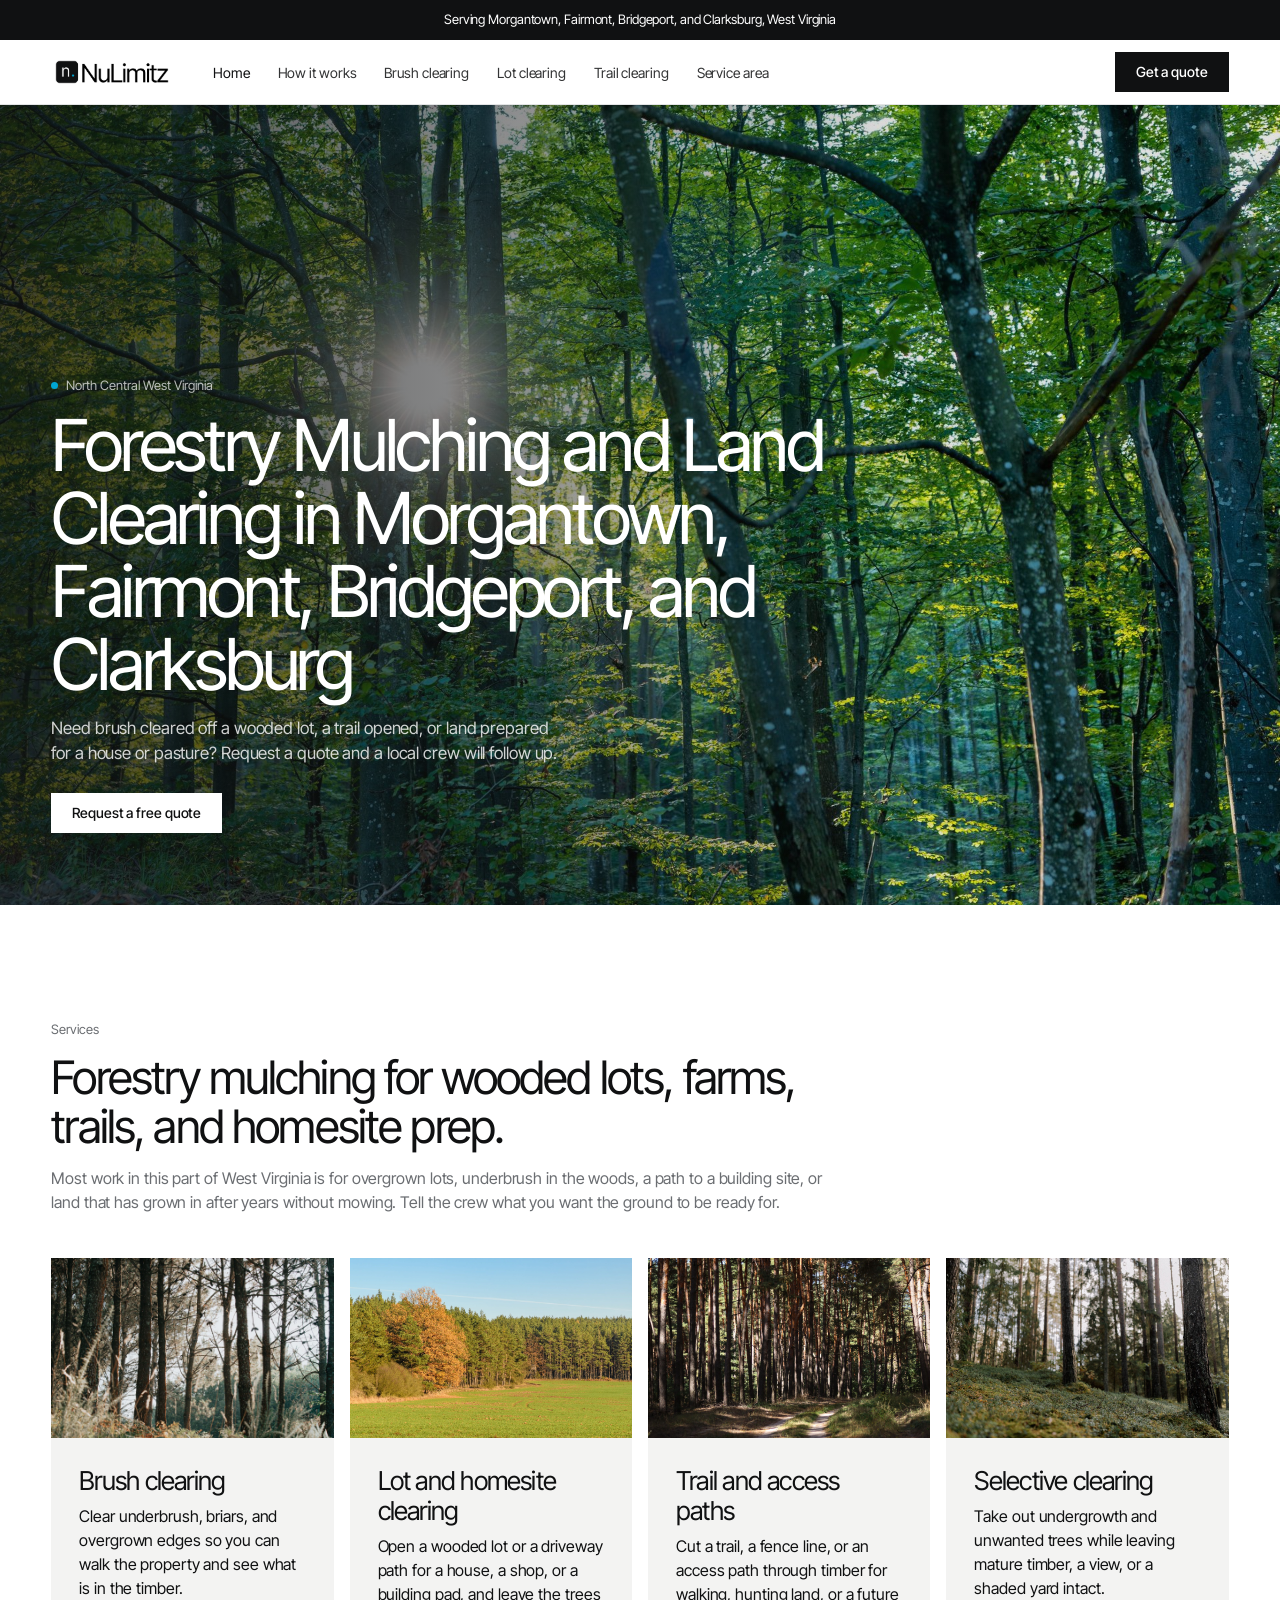
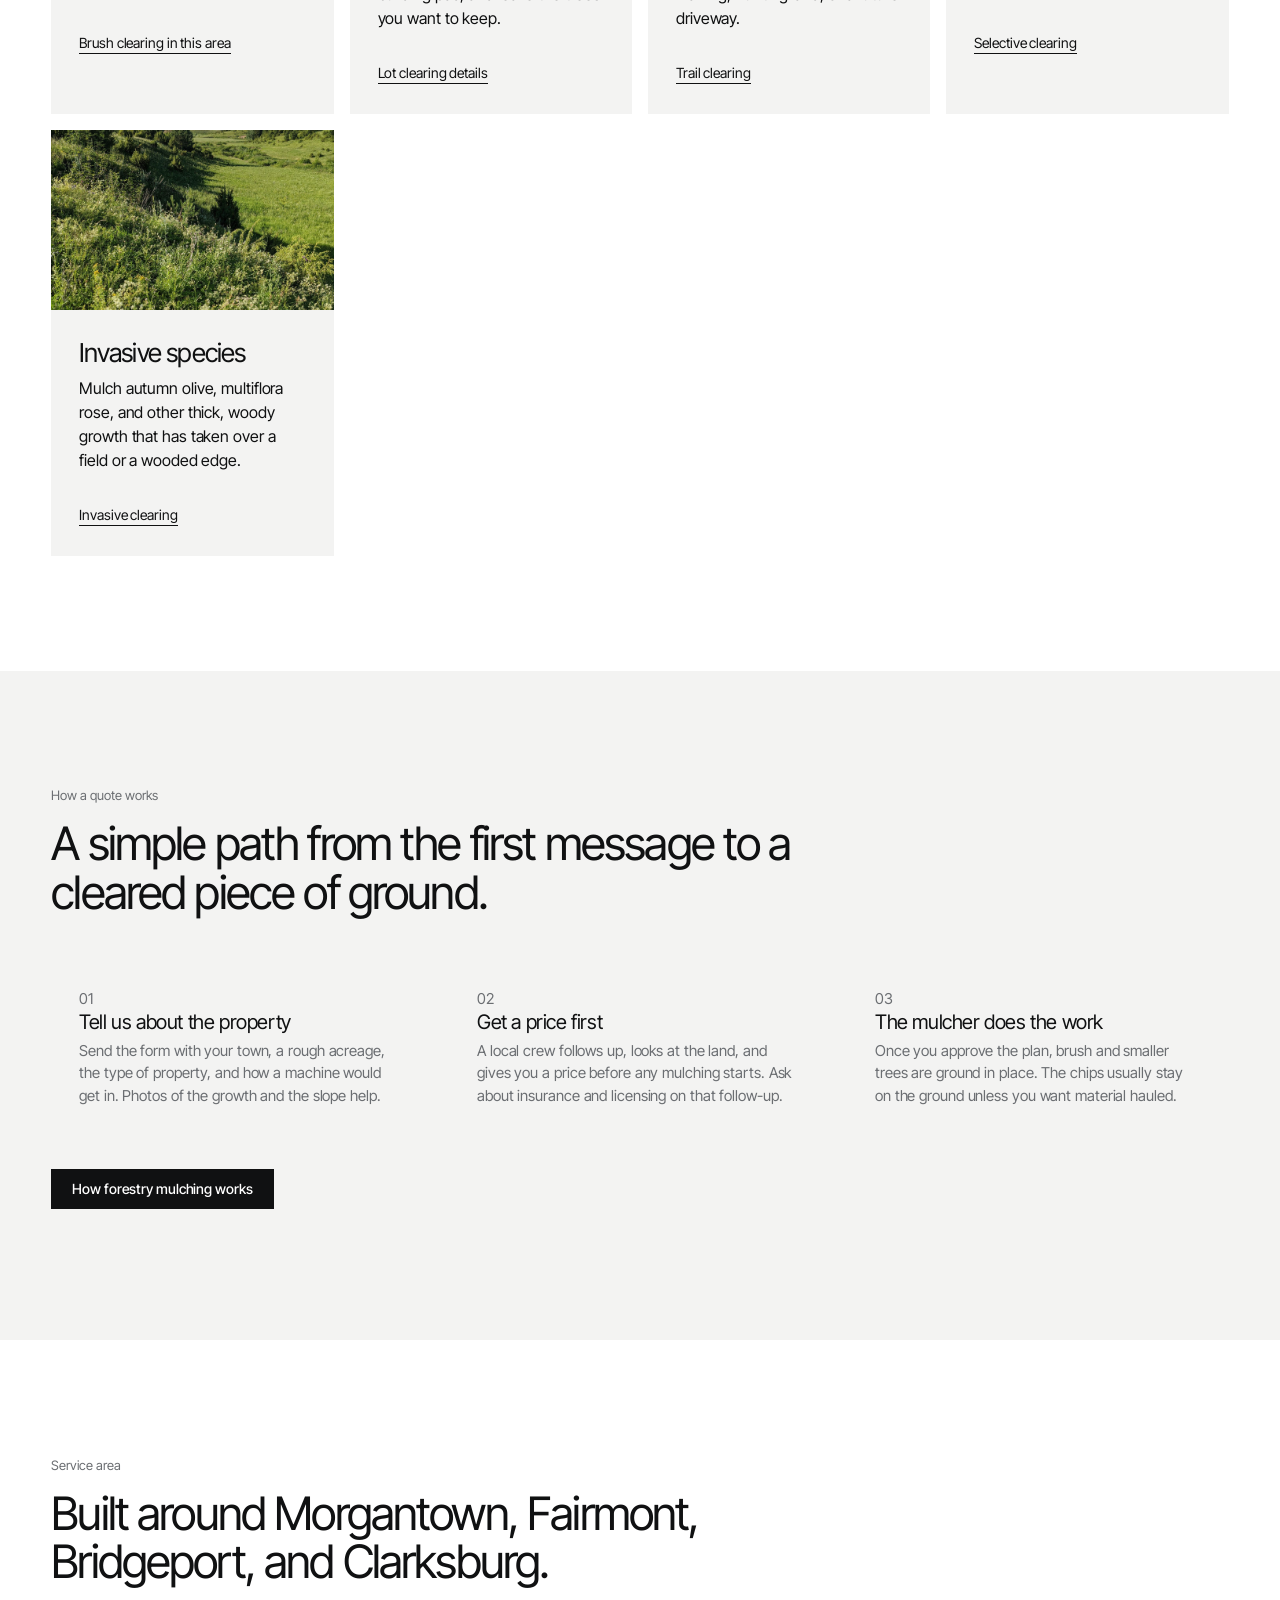
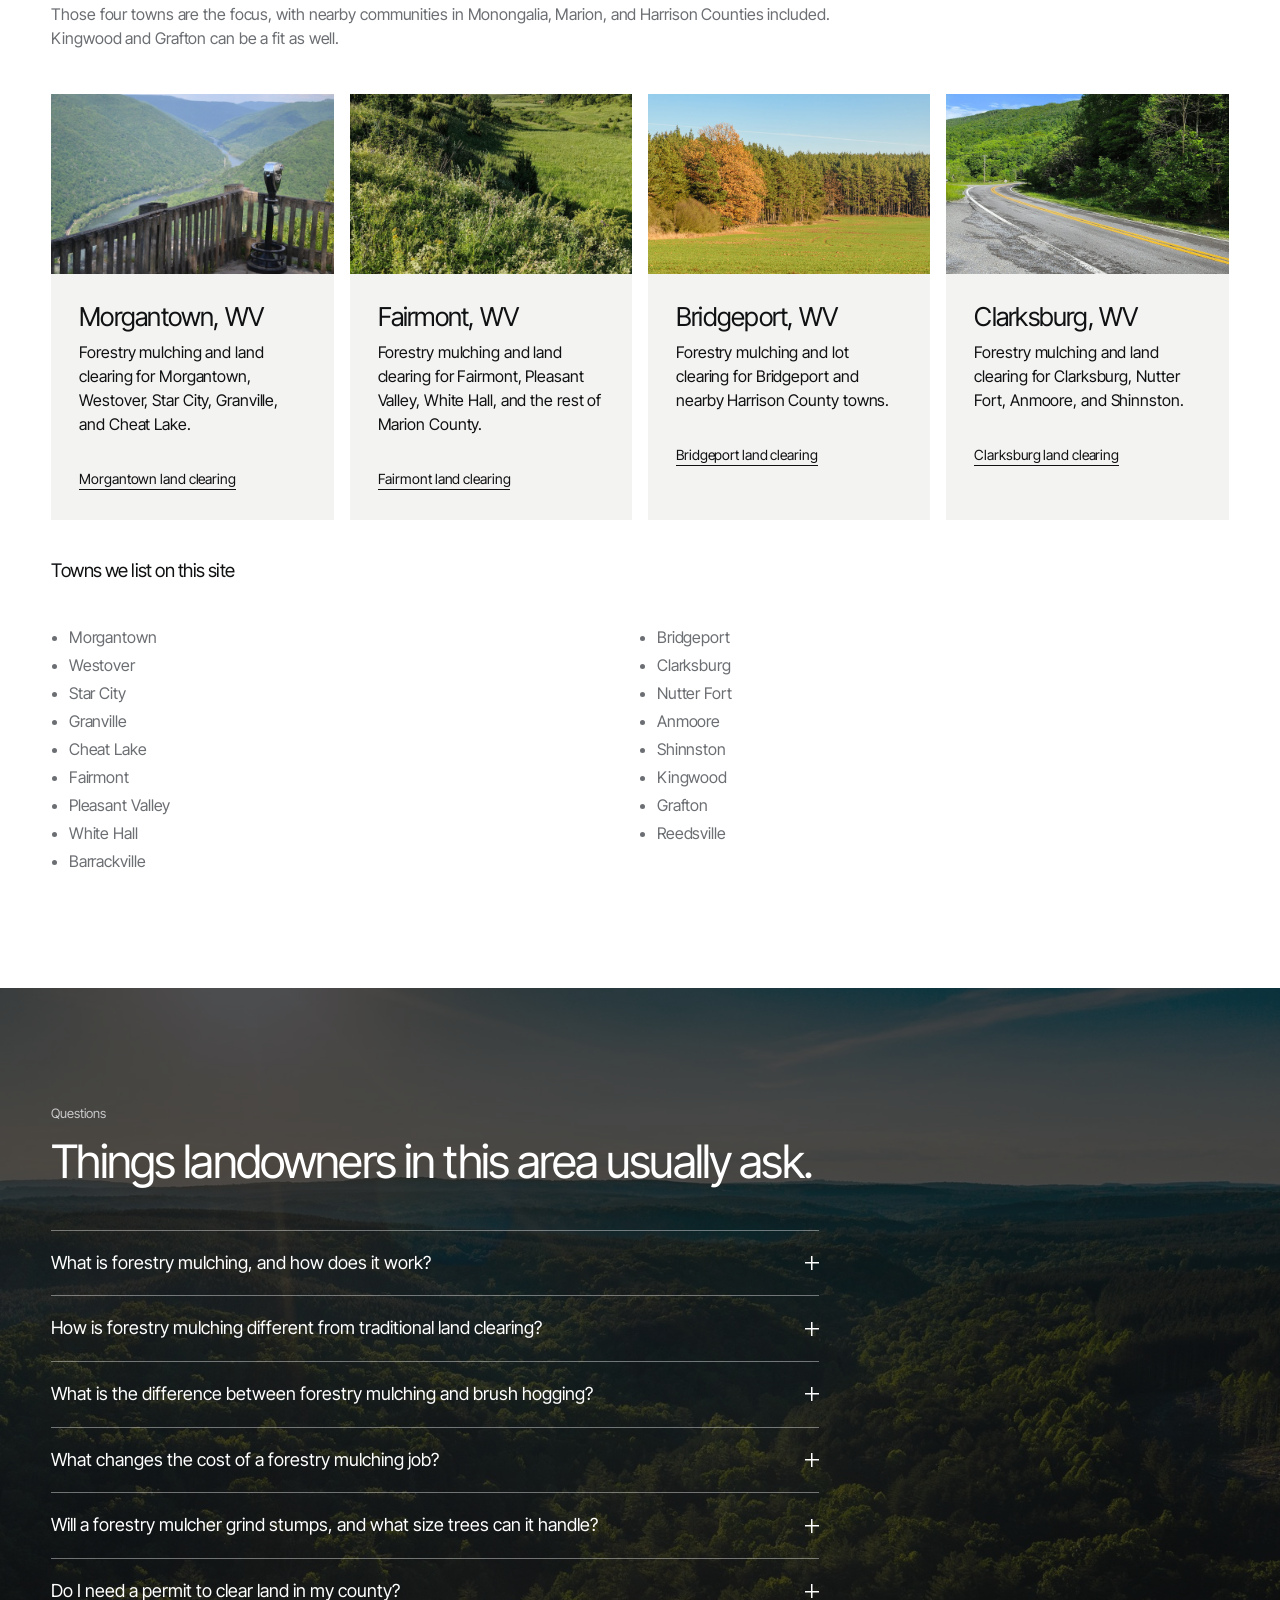
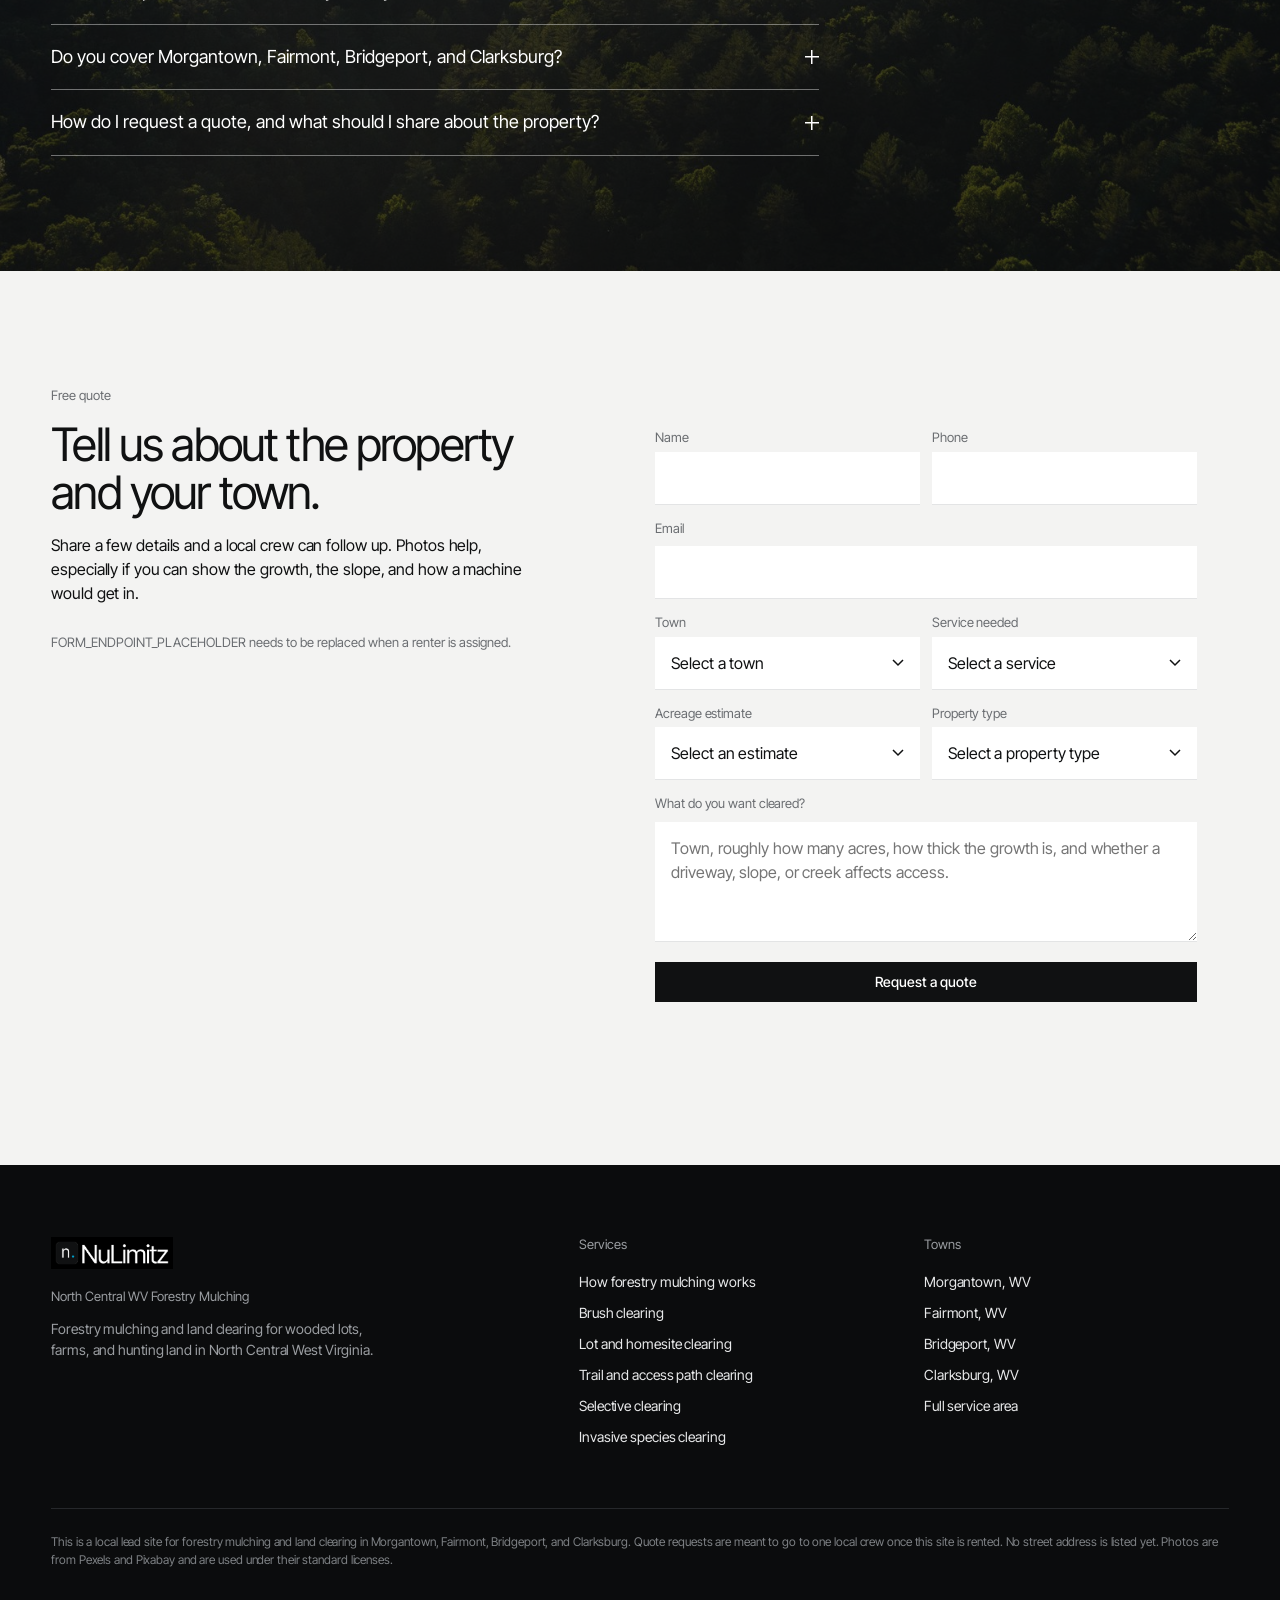
==== index.html @ 3216f96a "Add forestry mulching lead site preview Local preview of forestrymulching.nulimitz.com in the curren" ====
<!DOCTYPE html>
<html lang="en">
<head>
  <meta charset="utf-8">
  <meta name="viewport" content="width=device-width, initial-scale=1">
  <title>Forestry Mulching and Land Clearing in Morgantown, Fairmont, and Clarksburg, WV</title>
  <meta name="description" content="Request forestry mulching and land clearing in Morgantown, Fairmont, Bridgeport, and Clarksburg, West Virginia. A local crew follows up on your quote.">
  <meta name="robots" content="noindex, nofollow">
  <link rel="icon" href="/favicon.ico" sizes="any">
  <link rel="icon" type="image/svg+xml" href="/favicon.svg">
  <link rel="icon" type="image/png" sizes="32x32" href="/favicon-32.png">
  <link rel="apple-touch-icon" href="/apple-touch-icon.png">
  <link rel="icon" type="image/png" sizes="512x512" href="/icon-512.png">
  <link rel="preconnect" href="https://fonts.googleapis.com">
  <link rel="preconnect" href="https://fonts.gstatic.com" crossorigin>
  <link href="https://fonts.googleapis.com/css2?family=Inter+Tight:wght@300;400;500&display=swap" rel="stylesheet">
  <link rel="stylesheet" href="css/styles.css">
  <script type="application/ld+json">
{
  "@context": "https://schema.org",
  "@graph": [
    {
      "@type": "LocalBusiness",
      "name": "North Central WV Forestry Mulching",
      "url": "/",
      "description": "Request forestry mulching and land clearing in Morgantown, Fairmont, Bridgeport, and Clarksburg, West Virginia. A local crew follows up on your quote.",
      "areaServed": [
        {
          "@type": "City",
          "name": "Morgantown",
          "addressRegion": "WV"
        },
        {
          "@type": "City",
          "name": "Fairmont",
          "addressRegion": "WV"
        },
        {
          "@type": "City",
          "name": "Bridgeport",
          "addressRegion": "WV"
        },
        {
          "@type": "City",
          "name": "Clarksburg",
          "addressRegion": "WV"
        },
        {
          "@type": "AdministrativeArea",
          "name": "Monongalia County"
        },
        {
          "@type": "AdministrativeArea",
          "name": "Marion County"
        },
        {
          "@type": "AdministrativeArea",
          "name": "Harrison County"
        }
      ],
      "serviceType": [
        "Forestry mulching",
        "Land clearing",
        "Brush clearing",
        "Lot and homesite clearing",
        "Trail and access path clearing",
        "Selective clearing",
        "Invasive species clearing" 
      ]
    },
    {
      "@type": "Service",
      "name": "Forestry mulching and land clearing",
      "serviceType": "Forestry mulching and land clearing",
      "provider": {
        "@type": "LocalBusiness",
        "name": "North Central WV Forestry Mulching"
      },
      "areaServed": [
        "Morgantown, WV",
        "Fairmont, WV",
        "Bridgeport, WV",
        "Clarksburg, WV" 
      ]
    },
    {
      "@type": "FAQPage",
      "mainEntity": [
        {
          "@type": "Question",
          "name": "What is forestry mulching, and how does it work?",
          "acceptedAnswer": {
            "@type": "Answer",
            "text": "A forestry mulcher is a machine with a spinning drum that grinds brush, saplings, and smaller trees into wood chips. The chips are usually left on the ground, so the soil stays in place and there is less to haul or burn. It is a common way to open woods, clear underbrush, or prepare a lot in this part of West Virginia."
          }
        },        {
          "@type": "Question",
          "name": "How is forestry mulching different from traditional land clearing?",
          "acceptedAnswer": {
            "@type": "Answer",
            "text": "Traditional land clearing often uses bulldozers or excavators to push trees and dirt, which can leave piles and scrape the topsoil. Forestry mulching grinds the growth in place and leaves a layer of chips. Some jobs still need traditional clearing, for example when large trees have to come down or a site has to be graded for a foundation. The form is a good place to describe what you want the land to be ready for."
          }
        },        {
          "@type": "Question",
          "name": "What is the difference between forestry mulching and brush hogging?",
          "acceptedAnswer": {
            "@type": "Answer",
            "text": "A brush hog, sometimes called a bush hog, is a mower made for grass, weeds, and light woody stems in a field that is already open. It is not made for thick underbrush, saplings, or small trees in the woods. A forestry mulcher is built for denser, woodier growth and can work in timber where a brush hog cannot."
          }
        },        {
          "@type": "Question",
          "name": "What changes the cost of a forestry mulching job?",
          "acceptedAnswer": {
            "@type": "Answer",
            "text": "Quotes usually depend on how many acres are involved, how thick the growth is, the size of the trees, the slope, how easily a machine can get in, and how far the crew has to travel. Some jobs are quoted by the acre, some by the hour, and some as a single price for the whole property. There are no rates listed on this site. Share those details on the form and a local crew can follow up with a price before any work starts."
          }
        },        {
          "@type": "Question",
          "name": "Will a forestry mulcher grind stumps, and what size trees can it handle?",
          "acceptedAnswer": {
            "@type": "Answer",
            "text": "A mulcher can usually take brush, saplings, and smaller trees, and it can grind smaller stumps down close to grade as it works. Larger mature trees often need to be cut first, or they can be left standing if you want a selective job. Large stumps may still need a separate stump grinder. Photos and a rough tree size help the crew plan."
          }
        },        {
          "@type": "Question",
          "name": "Do I need a permit to clear land in my county?",
          "acceptedAnswer": {
            "@type": "Answer",
            "text": "It depends on the town and county, and on whether wetlands, streams, or a building plan are involved. Rules are not the same in every place, so we do not list a single requirement here. If you are unsure, say so on the form and the crew can help you ask the right local office."
          }
        },        {
          "@type": "Question",
          "name": "Do you cover Morgantown, Fairmont, Bridgeport, and Clarksburg?",
          "acceptedAnswer": {
            "@type": "Answer",
            "text": "Yes. The service area is built around those four towns, plus nearby communities in Monongalia, Marion, and Harrison Counties, including Cheat Lake, Westover, Star City, Pleasant Valley, and Shinnston. Kingwood and Grafton can be included when the job is a fit. Pick your town on the form."
          }
        },        {
          "@type": "Question",
          "name": "How do I request a quote, and what should I share about the property?",
          "acceptedAnswer": {
            "@type": "Answer",
            "text": "Fill out the quote form with your town, the work you need, a rough acreage, and the type of property. It helps to mention slope, how a machine would get in, and whether you want a trail, a homesite, pasture, or just the underbrush cleared. You do not have to be there for every quote. Photos are often enough to start, and someone may still want to walk the land before a final price."
          }
        }
      ]
    }
  ]
}
  </script>
</head>
<body>
<div class="topbar">
  <div class="wrap">
    <span>Serving Morgantown, Fairmont, Bridgeport, and Clarksburg, West Virginia</span>
    </div>
</div>
<header class="site-header">
  <div class="wrap">
    <a class="logo" href="index.html" aria-label="NuLimitz home"><img src="/img/logo-light.png" alt="NuLimitz"></a>
    <nav>
      <ul>
        <li><a href="index.html" aria-current="page">Home</a></li>
        <li><a href="how-it-works/index.html">How it works</a></li>
        <li><a href="brush-clearing/index.html">Brush clearing</a></li>
        <li><a href="lot-clearing/index.html">Lot clearing</a></li>
        <li><a href="trail-clearing/index.html">Trail clearing</a></li>
        <li><a href="index.html#areas">Service area</a></li>
        </ul>
    </nav>
    <div class="header-right">
      <a class="btn" href="#quote">Get a quote</a>
      <button class="nav-toggle" type="button" aria-expanded="false" aria-label="Open menu">Menu</button>
    </div>
  </div>
</header>
<section class="hero" style="background-image:url('img/hero.jpg')">
  <div class="wrap">
    <p class="eyebrow">North Central West Virginia</p>
    <h1>Forestry Mulching and Land Clearing in Morgantown, Fairmont, Bridgeport, and Clarksburg</h1>
    <p class="lede">Need brush cleared off a wooded lot, a trail opened, or land prepared for a house or pasture? Request a quote and a local crew will follow up.</p>
    <div class="hero-actions">
      <a class="btn btn-call" href="#quote">Request a free quote</a>
    </div>
    </div>
</section>

<section class="section" id="services">
  <div class="wrap">
    <div class="section-head">
      <p class="eyebrow">Services</p>
      <h2>Forestry mulching for wooded lots, farms, trails, and homesite prep.</h2>
      <p class="muted">Most work in this part of West Virginia is for overgrown lots, underbrush in the woods, a path to a building site, or land that has grown in after years without mowing. Tell the crew what you want the ground to be ready for.</p>
    </div>
    <div class="card-grid">
      <a class="service-card" href="brush-clearing/index.html">
        <img src="img/brush.jpg" alt="Tall grass and underbrush growing among trees">
        <div class="pad">
          <h3>Brush clearing</h3>
          <p>Clear underbrush, briars, and overgrown edges so you can walk the property and see what is in the timber.</p>
          <span class="more">Brush clearing in this area</span>
        </div>
      </a>
      <a class="service-card" href="lot-clearing/index.html">
        <img src="img/lot.jpg" alt="Open ground meeting a tree line after land has been cleared">
        <div class="pad">
          <h3>Lot and homesite clearing</h3>
          <p>Open a wooded lot or a driveway path for a house, a shop, or a building pad, and leave the trees you want to keep.</p>
          <span class="more">Lot clearing details</span>
        </div>
      </a>
      <a class="service-card" href="trail-clearing/index.html">
        <img src="img/trail.jpg" alt="A path running through a stand of tall trees">
        <div class="pad">
          <h3>Trail and access paths</h3>
          <p>Cut a trail, a fence line, or an access path through timber for walking, hunting land, or a future driveway.</p>
          <span class="more">Trail clearing</span>
        </div>
      </a>
      <a class="service-card" href="selective-clearing/index.html">
        <img src="img/selective.jpg" alt="Open ground under a stand of mature trees">
        <div class="pad">
          <h3>Selective clearing</h3>
          <p>Take out undergrowth and unwanted trees while leaving mature timber, a view, or a shaded yard intact.</p>
          <span class="more">Selective clearing</span>
        </div>
      </a>
      <a class="service-card" href="invasive-species/index.html">
        <img src="img/invasive.jpg" alt="Overgrown plants and shrubs along the edge of a field">
        <div class="pad">
          <h3>Invasive species</h3>
          <p>Mulch autumn olive, multiflora rose, and other thick, woody growth that has taken over a field or a wooded edge.</p>
          <span class="more">Invasive clearing</span>
        </div>
      </a>
    </div>
  </div>
</section>

<section class="section band-cream" id="how">
  <div class="wrap">
    <div class="section-head">
      <p class="eyebrow">How a quote works</p>
      <h2>A simple path from the first message to a cleared piece of ground.</h2>
    </div>
    <div class="step-grid">
      <div class="step"><div class="pad">
        <p class="step-num">01</p>
        <h3>Tell us about the property</h3>
        <p>Send the form with your town, a rough acreage, the type of property, and how a machine would get in. Photos of the growth and the slope help.</p>
      </div></div>
      <div class="step"><div class="pad">
        <p class="step-num">02</p>
        <h3>Get a price first</h3>
        <p>A local crew follows up, looks at the land, and gives you a price before any mulching starts. Ask about insurance and licensing on that follow-up.</p>
      </div></div>
      <div class="step"><div class="pad">
        <p class="step-num">03</p>
        <h3>The mulcher does the work</h3>
        <p>Once you approve the plan, brush and smaller trees are ground in place. The chips usually stay on the ground unless you want material hauled.</p>
      </div></div>
    </div>
    <p style="margin-top:2rem"><a class="btn" href="how-it-works/index.html">How forestry mulching works</a></p>
  </div>
</section>

<section class="section" id="areas">
  <div class="wrap">
    <div class="section-head">
      <p class="eyebrow">Service area</p>
      <h2>Built around Morgantown, Fairmont, Bridgeport, and Clarksburg.</h2>
      <p class="muted">Those four towns are the focus, with nearby communities in Monongalia, Marion, and Harrison Counties included. Kingwood and Grafton can be a fit as well.</p>
    </div>
    <div class="area-grid">
      <a class="area-card" href="morgantown/index.html">
        <img src="img/wv-hills.jpg" alt="Wooded hills and a river valley in West Virginia">
        <div class="pad">
          <h3>Morgantown, WV</h3>
          <p>Forestry mulching and land clearing for Morgantown, Westover, Star City, Granville, and Cheat Lake.</p>
          <span class="more">Morgantown land clearing</span>
        </div>
      </a>
      <a class="area-card" href="fairmont/index.html">
        <img src="img/invasive.jpg" alt="A grassy valley and overgrown field edges of the kind common in Marion County">
        <div class="pad">
          <h3>Fairmont, WV</h3>
          <p>Forestry mulching and land clearing for Fairmont, Pleasant Valley, White Hall, and the rest of Marion County.</p>
          <span class="more">Fairmont land clearing</span>
        </div>
      </a>
      <a class="area-card" href="bridgeport/index.html">
        <img src="img/lot.jpg" alt="Open ground along a tree line, the kind of lot often cleared for a homesite">
        <div class="pad">
          <h3>Bridgeport, WV</h3>
          <p>Forestry mulching and lot clearing for Bridgeport and nearby Harrison County towns.</p>
          <span class="more">Bridgeport land clearing</span>
        </div>
      </a>
      <a class="area-card" href="clarksburg/index.html">
        <img src="img/wv-road.jpg" alt="A two-lane West Virginia road curving into wooded hills">
        <div class="pad">
          <h3>Clarksburg, WV</h3>
          <p>Forestry mulching and land clearing for Clarksburg, Nutter Fort, Anmoore, and Shinnston.</p>
          <span class="more">Clarksburg land clearing</span>
        </div>
      </a>
    </div>
    <div class="section-head" style="margin-top:2.5rem">
      <h3>Towns we list on this site</h3>
    </div>
    <ul class="town-list">
      <li>Morgantown</li><li>Westover</li><li>Star City</li><li>Granville</li>
      <li>Cheat Lake</li><li>Fairmont</li><li>Pleasant Valley</li><li>White Hall</li>
      <li>Barrackville</li><li>Bridgeport</li><li>Clarksburg</li><li>Nutter Fort</li>
      <li>Anmoore</li><li>Shinnston</li><li>Kingwood</li><li>Grafton</li>
      <li>Reedsville</li>
    </ul>
  </div>
</section>

<section class="section band-photo" id="faq" style="background-image:url('img/hills.jpg')">
  <div class="wrap">
    <div class="section-head">
      <p class="eyebrow">Questions</p>
      <h2>Things landowners in this area usually ask.</h2>
    </div>
    <div class="faq">
        <div class="faq-item">
          <h3><button type="button" aria-expanded="false" aria-controls="faq-1" id="faq-btn-1">What is forestry mulching, and how does it work?</button></h3>
          <div class="answer" id="faq-1">A forestry mulcher is a machine with a spinning drum that grinds brush, saplings, and smaller trees into wood chips. The chips are usually left on the ground, so the soil stays in place and there is less to haul or burn. It is a common way to open woods, clear underbrush, or prepare a lot in this part of West Virginia.</div>
        </div>
        <div class="faq-item">
          <h3><button type="button" aria-expanded="false" aria-controls="faq-2" id="faq-btn-2">How is forestry mulching different from traditional land clearing?</button></h3>
          <div class="answer" id="faq-2">Traditional land clearing often uses bulldozers or excavators to push trees and dirt, which can leave piles and scrape the topsoil. Forestry mulching grinds the growth in place and leaves a layer of chips. Some jobs still need traditional clearing, for example when large trees have to come down or a site has to be graded for a foundation. The form is a good place to describe what you want the land to be ready for.</div>
        </div>
        <div class="faq-item">
          <h3><button type="button" aria-expanded="false" aria-controls="faq-3" id="faq-btn-3">What is the difference between forestry mulching and brush hogging?</button></h3>
          <div class="answer" id="faq-3">A brush hog, sometimes called a bush hog, is a mower made for grass, weeds, and light woody stems in a field that is already open. It is not made for thick underbrush, saplings, or small trees in the woods. A forestry mulcher is built for denser, woodier growth and can work in timber where a brush hog cannot.</div>
        </div>
        <div class="faq-item">
          <h3><button type="button" aria-expanded="false" aria-controls="faq-4" id="faq-btn-4">What changes the cost of a forestry mulching job?</button></h3>
          <div class="answer" id="faq-4">Quotes usually depend on how many acres are involved, how thick the growth is, the size of the trees, the slope, how easily a machine can get in, and how far the crew has to travel. Some jobs are quoted by the acre, some by the hour, and some as a single price for the whole property. There are no rates listed on this site. Share those details on the form and a local crew can follow up with a price before any work starts.</div>
        </div>
        <div class="faq-item">
          <h3><button type="button" aria-expanded="false" aria-controls="faq-5" id="faq-btn-5">Will a forestry mulcher grind stumps, and what size trees can it handle?</button></h3>
          <div class="answer" id="faq-5">A mulcher can usually take brush, saplings, and smaller trees, and it can grind smaller stumps down close to grade as it works. Larger mature trees often need to be cut first, or they can be left standing if you want a selective job. Large stumps may still need a separate stump grinder. Photos and a rough tree size help the crew plan.</div>
        </div>
        <div class="faq-item">
          <h3><button type="button" aria-expanded="false" aria-controls="faq-6" id="faq-btn-6">Do I need a permit to clear land in my county?</button></h3>
          <div class="answer" id="faq-6">It depends on the town and county, and on whether wetlands, streams, or a building plan are involved. Rules are not the same in every place, so we do not list a single requirement here. If you are unsure, say so on the form and the crew can help you ask the right local office.</div>
        </div>
        <div class="faq-item">
          <h3><button type="button" aria-expanded="false" aria-controls="faq-7" id="faq-btn-7">Do you cover Morgantown, Fairmont, Bridgeport, and Clarksburg?</button></h3>
          <div class="answer" id="faq-7">Yes. The service area is built around those four towns, plus nearby communities in Monongalia, Marion, and Harrison Counties, including Cheat Lake, Westover, Star City, Pleasant Valley, and Shinnston. Kingwood and Grafton can be included when the job is a fit. Pick your town on the form.</div>
        </div>
        <div class="faq-item">
          <h3><button type="button" aria-expanded="false" aria-controls="faq-8" id="faq-btn-8">How do I request a quote, and what should I share about the property?</button></h3>
          <div class="answer" id="faq-8">Fill out the quote form with your town, the work you need, a rough acreage, and the type of property. It helps to mention slope, how a machine would get in, and whether you want a trail, a homesite, pasture, or just the underbrush cleared. You do not have to be there for every quote. Photos are often enough to start, and someone may still want to walk the land before a final price.</div>
        </div>
    </div>
  </div>
</section>

<section class="section band-cream" id="quote">
  <div class="wrap quote-grid">
    <div>
      <p class="eyebrow">Free quote</p>
      <h2>Tell us about the property and your town.</h2>
      <p>Share a few details and a local crew can follow up. Photos help, especially if you can show the growth, the slope, and how a machine would get in.</p>
      <p class="placeholder-note">FORM_ENDPOINT_PLACEHOLDER needs to be replaced when a renter is assigned.</p></div>
    <form action="FORM_ENDPOINT_PLACEHOLDER" method="post" data-quote-form>
      <div class="form-row">
        <div>
          <label for="name">Name</label>
          <input id="name" name="name" type="text" autocomplete="name" required>
        </div>
        <div>
          <label for="phone">Phone</label>
          <input id="phone" name="phone" type="tel" autocomplete="tel" required>
        </div>
      </div>
      <label for="email">Email</label>
      <input id="email" name="email" type="email" autocomplete="email">
      <div class="form-row">
        <div>
          <label for="city">Town</label>
          <select id="city" name="city" required>
            <option value="">Select a town</option>
            <option>Morgantown</option>
            <option>Fairmont</option>
            <option>Bridgeport</option>
            <option>Clarksburg</option>
            <option>Cheat Lake</option>
            <option>Westover</option>
            <option>Star City</option>
            <option>Kingwood</option>
            <option>Grafton</option>
            <option>Other in North Central WV</option>
          </select>
        </div>
        <div>
          <label for="service">Service needed</label>
          <select id="service" name="service" required>
            <option value="" selected>Select a service</option>
<option value="forestry">Forestry mulching</option>
<option value="lot">Lot or land clearing</option>
<option value="brush">Brush and underbrush clearing</option>
<option value="trail">Trail, driveway, or fence line clearing</option>
<option value="selective">Selective clearing</option>
<option value="invasive">Invasive species clearing</option>
<option value="other">Not sure / other</option>
          </select>
        </div>
      </div>
      <div class="form-row">
        <div>
          <label for="acreage">Acreage estimate</label>
          <select id="acreage" name="acreage" required>
            <option value="">Select an estimate</option>
<option value="under-1">Under 1 acre</option>
<option value="1-3">1 to 3 acres</option>
<option value="3-10">3 to 10 acres</option>
<option value="10-plus">10 acres or more</option>
<option value="unsure">Not sure</option>
          </select>
        </div>
        <div>
          <label for="property">Property type</label>
          <select id="property" name="property" required>
            <option value="">Select a property type</option>
<option value="homesite">Wooded homesite</option>
<option value="residential">Residential lot</option>
<option value="farm">Farm or pasture</option>
<option value="hunting">Hunting land</option>
<option value="other">Other</option>
          </select>
        </div>
      </div>
      <label for="message">What do you want cleared?</label>
      <textarea id="message" name="message" placeholder="Town, roughly how many acres, how thick the growth is, and whether a driveway, slope, or creek affects access." required></textarea>
      <p style="margin-top:1rem"><button class="btn btn-dark btn-wide" type="submit">Request a quote</button></p>
      <p class="form-status" role="status"></p>
    </form>
  </div>
</section>
<footer class="site-footer">
  <div class="wrap">
    <div class="foot-grid">
      <div>
        <a class="logo" href="index.html" aria-label="NuLimitz home"><img src="/img/logo-dark.png" alt="NuLimitz"></a>
        <h2>North Central WV Forestry Mulching</h2>
        <p>Forestry mulching and land clearing for wooded lots, farms, and hunting land in North Central West Virginia.</p>
        </div>
      <div>
        <h2>Services</h2>
        <ul>
          <li><a href="how-it-works/index.html">How forestry mulching works</a></li>
          <li><a href="brush-clearing/index.html">Brush clearing</a></li>
          <li><a href="lot-clearing/index.html">Lot and homesite clearing</a></li>
          <li><a href="trail-clearing/index.html">Trail and access path clearing</a></li>
          <li><a href="selective-clearing/index.html">Selective clearing</a></li>
          <li><a href="invasive-species/index.html">Invasive species clearing</a></li>
        </ul>
      </div>
      <div>
        <h2>Towns</h2>
        <ul>
          <li><a href="morgantown/index.html">Morgantown, WV</a></li>
          <li><a href="fairmont/index.html">Fairmont, WV</a></li>
          <li><a href="bridgeport/index.html">Bridgeport, WV</a></li>
          <li><a href="clarksburg/index.html">Clarksburg, WV</a></li>
          <li><a href="index.html#areas">Full service area</a></li>
        </ul>
      </div>
    </div>
    <p class="legal">This is a local lead site for forestry mulching and land clearing in Morgantown, Fairmont, Bridgeport, and Clarksburg. Quote requests are meant to go to one local crew once this site is rented. No street address is listed yet. Photos are from Pexels and Pixabay and are used under their standard licenses.</p>
  </div>
</footer>
<script src="js/main.js"></script>

</body>
</html>
---- css/styles.css ----
/* NuLimitz lead microsite styles */
:root {
  --ink: #101112;
  --mut: #6b6e72;
  --line: #e3e4e5;
  --soft: #f3f3f2;
  --blue: #00A7D3;
  --white: #fff;
  --pad: clamp(20px, 4vw, 56px);
  --header-h: 64px;
  --max: 1600px;
  /* aliases so older class names keep working */
  --ink-soft: var(--mut);
  --paper: var(--white);
  --cream: var(--soft);
  --ice: var(--soft);
  --tint: var(--soft);
  --forest: var(--ink);
  --forest-deep: var(--ink);
  --forest-mid: #2b2d30;
  --leaf: var(--ink);
  --gold: var(--ink);
  --gold-hot: var(--blue);
  --navy: var(--ink);
  --navy-deep: var(--ink);
  --navy-mid: #2b2d30;
  --cyan: var(--blue);
  --cyan-hot: var(--blue);
  --orange: var(--ink);
  --orange-hot: #2b2d30;
  --brand: var(--ink);
  --brand-deep: var(--ink);
  --brand-mid: #2b2d30;
  --accent: var(--ink);
  --accent-hot: #2b2d30;
}

*, *::before, *::after { box-sizing: border-box; margin: 0; padding: 0; }
html { scroll-behavior: smooth; }
html, body { overflow-x: clip; }
body {
  font-family: "Inter Tight", "Helvetica Neue", Helvetica, Arial, sans-serif;
  font-weight: 400;
  color: var(--ink);
  background: var(--white);
  font-size: 16px;
  line-height: 1.5;
  letter-spacing: -.006em;
  -webkit-font-smoothing: antialiased;
}
img { max-width: 100%; height: auto; display: block; }
a { color: inherit; text-decoration: none; }
h1, h2, h3, h4 {
  font-weight: 400;
  line-height: 1.15;
  letter-spacing: -.03em;
  color: var(--ink);
}
p { margin: 0 0 1rem; }
.wrap { width: min(var(--max), 100%); margin-inline: auto; padding-inline: var(--pad); }

/* Top strip */
.topbar {
  background: var(--ink);
  color: #fff;
  font-size: 13px;
  text-align: center;
  padding: 10px var(--pad);
}
.topbar .wrap {
  display: block;
  padding: 0;
  width: 100%;
  max-width: none;
}
.topbar a { color: #fff; text-decoration: underline; text-underline-offset: 3px; }

/* Header */
.site-header {
  position: sticky;
  top: 0;
  z-index: 40;
  background: rgba(255, 255, 255, .96);
  backdrop-filter: blur(8px);
  border-bottom: 1px solid var(--line);
}
.site-header .wrap {
  display: flex;
  align-items: center;
  height: var(--header-h);
  gap: 40px;
  padding-inline: var(--pad);
}
.logo { display: flex; align-items: center; flex: none; }
.logo img { height: 32px; width: auto; }
.site-header nav { display: flex; }
.site-header nav ul {
  display: flex;
  gap: 28px;
  list-style: none;
  margin: 0;
  padding: 0;
  align-items: center;
  flex-wrap: wrap;
}
.site-header nav a {
  color: var(--ink);
  opacity: .85;
  font-size: 14px;
  font-weight: 400;
}
.site-header nav a:hover,
.site-header nav a[aria-current="page"] { opacity: 1; }
.header-right {
  margin-left: auto;
  display: flex;
  gap: 16px;
  align-items: center;
  flex: none;
}
.nav-toggle {
  display: none;
  background: none;
  border: 0;
  font: inherit;
  font-size: 14px;
  cursor: pointer;
  color: var(--ink);
  padding: 0;
}
.btn-nav {
  display: none;
}

/* Buttons */
.btn {
  display: inline-flex;
  align-items: center;
  justify-content: center;
  height: 40px;
  padding: 0 20px;
  font-size: 14px;
  font-weight: 500;
  border: 1px solid var(--ink);
  background: var(--ink);
  color: #fff;
  transition: .2s;
  cursor: pointer;
  font-family: inherit;
  text-decoration: none;
  line-height: 1;
  border-radius: 0;
  gap: 0;
}
.btn:hover { background: #2b2d30; color: #fff; }
.btn-gold,
.btn-orange,
.btn-accent,
.btn-dark,
.btn-call {
  background: var(--ink);
  color: #fff;
  border-color: var(--ink);
}
.btn-gold:hover,
.btn-orange:hover,
.btn-accent:hover,
.btn-dark:hover,
.btn-call:hover { background: #2b2d30; color: #fff; }
.btn-light {
  background: transparent;
  color: #fff;
  border-color: #fff;
}
.btn-light:hover { background: #fff; color: var(--ink); }
.btn-wide { width: 100%; }
.hero-actions, .cta-actions { display: flex; flex-wrap: wrap; gap: 12px; }

/* Hero */
.hero,
.page-hero {
  position: relative;
  color: #fff;
  background-color: var(--ink);
  background-size: cover;
  background-position: center;
  display: flex;
  align-items: flex-end;
}
.hero {
  min-height: 560px;
  height: calc(100vh - 100px);
  max-height: 860px;
}
.hero::before,
.page-hero::before {
  content: "";
  position: absolute;
  inset: 0;
  background: linear-gradient(90deg, rgba(16,17,18,.78) 0, rgba(16,17,18,.46) 42%, rgba(16,17,18,.12) 72%);
}
.hero .wrap,
.page-hero .wrap {
  position: relative;
  z-index: 1;
  width: 100%;
  padding-top: clamp(48px, 9vh, 110px);
  padding-bottom: 72px;
}
.eyebrow {
  font-size: 13px;
  color: var(--mut);
  margin-bottom: 14px;
  letter-spacing: 0;
  text-transform: none;
  font-weight: 400;
  display: flex;
  align-items: center;
  gap: 8px;
}
.hero .eyebrow,
.page-hero .eyebrow { color: rgba(255,255,255,.7); }
.hero .eyebrow::before,
.page-hero .eyebrow::before {
  content: "";
  width: 7px;
  height: 7px;
  border-radius: 50%;
  background: var(--blue);
  display: inline-block;
  flex: none;
}
.hero h1,
.page-hero h1 {
  color: #fff;
  font-weight: 400;
  font-size: clamp(40px, 5.6vw, 80px);
  line-height: 1.02;
  letter-spacing: -.045em;
  max-width: 16ch;
  margin: 0 0 14px;
}
.hero h1 { max-width: 22ch; }
.page-hero {
  min-height: 420px;
}
.page-hero h1 {
  font-size: clamp(32px, 4.4vw, 64px);
  max-width: 20ch;
}
.hero .lede,
.page-hero p {
  font-size: 17px;
  max-width: 520px;
  color: #fff;
  opacity: .8;
  margin-bottom: 26px;
}
.hero .btn-call,
.page-hero .btn-call {
  background: #fff;
  color: var(--ink);
  border-color: #fff;
}
.hero .btn-call:hover,
.page-hero .btn-call:hover { background: #e8e9ea; }

/* Trust bar */
.trust-bar {
  background: var(--soft);
  color: var(--ink);
  padding: 36px 0;
  border-bottom: 1px solid var(--line);
}
.trust-bar .wrap {
  display: grid;
  grid-template-columns: repeat(3, 1fr);
  gap: 16px;
}
.trust-item { padding: 8px 24px 8px 0; }
.trust-item + .trust-item { border-left: 1px solid var(--line); padding-left: 32px; }
.trust-item h3 {
  color: var(--ink);
  font-size: 20px;
  letter-spacing: -.02em;
  margin: 0 0 6px;
}
.trust-item p { margin: 0; font-size: 15px; color: var(--mut); }

/* Sections */
.section { padding: clamp(72px, 9vw, 128px) 0; }
.section-head { max-width: 780px; margin-bottom: 44px; }
.section-head h2,
.prose h2,
.quote-grid h2 {
  font-size: clamp(32px, 3.6vw, 52px);
  line-height: 1.05;
  letter-spacing: -.04em;
  margin: 0 0 16px;
}
.muted { color: var(--mut); }
.band-cream,
.band-ice { background: var(--soft); }
.band-forest,
.band-navy {
  background: var(--ink);
  color: #fff;
}
.band-forest h2, .band-forest h3,
.band-navy h2, .band-navy h3 { color: #fff; }
.band-forest .eyebrow, .band-navy .eyebrow,
.band-forest p, .band-navy p { color: #a3a6aa; }
.band-photo {
  position: relative;
  background-color: var(--ink);
  background-size: cover;
  background-position: center;
  color: #fff;
}
.band-photo::before {
  content: "";
  position: absolute;
  inset: 0;
  background: rgba(16, 17, 18, .72);
}
.band-photo .wrap { position: relative; z-index: 1; }
.band-photo h1, .band-photo h2, .band-photo h3, .band-photo h4 { color: #fff; }
.band-photo p, .band-photo .eyebrow, .band-photo .muted, .band-photo li { color: #c8c9cb; }
.band-forest .muted, .band-navy .muted { color: #a3a6aa; }

/* Service / area cards */
.card-grid, .area-grid, .step-grid {
  display: grid;
  gap: 16px;
}
.card-grid { grid-template-columns: repeat(auto-fit, minmax(240px, 1fr)); }
.service-card,
.area-card {
  background: var(--soft);
  overflow: hidden;
  display: flex;
  flex-direction: column;
  text-decoration: none;
  color: inherit;
  border: 0;
}
.service-card:hover .more,
.area-card:hover .more { opacity: 1; }
.service-card img,
.area-card img { width: 100%; height: 180px; object-fit: cover; }
.service-card .pad,
.area-card .pad,
.step .pad { padding: 28px 28px 30px; }
.service-card h3,
.area-card h3 {
  margin: 0 0 8px;
  font-size: 26px;
  letter-spacing: -.03em;
}
.more {
  display: inline-block;
  margin-top: 16px;
  font-size: 14px;
  font-weight: 400;
  color: var(--ink);
  border-bottom: 1px solid var(--ink);
  align-self: flex-start;
}

/* Areas */
.area-grid { grid-template-columns: repeat(4, 1fr); }
.town-list { columns: 2; margin: 0; padding-left: 1.1rem; color: var(--mut); }
.town-list li { break-inside: avoid; margin-bottom: 0.25rem; }

/* Steps */
.step-grid { grid-template-columns: repeat(3, 1fr); }
.step {
  background: var(--soft);
  border: 0;
}
.step-num {
  font-family: inherit;
  color: var(--blue);
  font-size: 22px;
  font-weight: 400;
  letter-spacing: -.02em;
  margin: 0 0 8px;
}
.step h3 { font-size: 20px; letter-spacing: -.02em; margin: 0 0 6px; }
.step p { color: var(--mut); font-size: 15px; margin: 0; }

/* FAQ */
.faq { display: grid; gap: 0; max-width: 48rem; }
.faq-item {
  background: transparent;
  border: 0;
  border-top: 1px solid var(--line);
}
.faq-item:last-child { border-bottom: 1px solid var(--line); }
.faq-item h3 { margin: 0; font-size: 18px; letter-spacing: -.02em; }
.faq-item button {
  width: 100%;
  display: flex;
  align-items: center;
  justify-content: space-between;
  gap: 20px;
  text-align: left;
  background: none;
  border: 0;
  padding: 22px 0;
  font: inherit;
  font-weight: 400;
  cursor: pointer;
  color: var(--ink);
}
.faq-item button::after {
  content: "";
  flex: none;
  width: 14px;
  height: 14px;
  background:
    linear-gradient(currentColor, currentColor) center / 14px 1.5px no-repeat,
    linear-gradient(currentColor, currentColor) center / 1.5px 14px no-repeat;
}
.faq-item.is-open button::after {
  background: linear-gradient(currentColor, currentColor) center / 14px 1.5px no-repeat;
}
.faq-item .answer { padding: 0 0 22px; color: var(--mut); display: none; }
.faq-item.is-open .answer { display: block; }
.faq-item .answer a { border-bottom: 1px solid currentColor; }

/* Light type on any dark band, including FAQ */
:is(.band-photo, .band-forest, .band-navy) .muted { color: #c8c9cb; }
:is(.band-photo, .band-forest, .band-navy) .faq-item {
  border-color: rgba(255,255,255,.4);
}
:is(.band-photo, .band-forest, .band-navy) .faq-item button { color: #fff; }
:is(.band-photo, .band-forest, .band-navy) .faq-item .answer { color: rgba(255,255,255,.86); }
:is(.band-photo, .band-forest, .band-navy) a:not(.btn),
.hero a:not(.btn),
.page-hero a:not(.btn) {
  color: #fff;
  border-bottom-color: rgba(255,255,255,.7);
}

/* Quote / form */
.quote-grid {
  display: grid;
  grid-template-columns: 0.9fr 1.1fr;
  gap: clamp(40px, 6vw, 120px);
  align-items: start;
}
form {
  background: var(--soft);
  padding: 32px;
  display: grid;
  gap: 4px;
}
label {
  display: block;
  font-weight: 400;
  font-size: 13px;
  color: var(--mut);
  margin: 10px 0 4px;
}
input, select, textarea {
  width: 100%;
  font: inherit;
  letter-spacing: inherit;
  padding: 14px 16px;
  border: 0;
  border-bottom: 1px solid var(--line);
  border-radius: 0;
  background: #fff;
  color: var(--ink);
}
input:focus, select:focus, textarea:focus {
  outline: 0;
  border-color: var(--blue);
}
textarea { min-height: 120px; resize: vertical; }
select {
  appearance: none;
  cursor: pointer;
  background: #fff url("data:image/svg+xml,%3Csvg xmlns='http://www.w3.org/2000/svg' width='12' height='8'%3E%3Cpath d='M1 1l5 5 5-5' fill='none' stroke='%23101112' stroke-width='1.5'/%3E%3C/svg%3E") no-repeat right 16px center;
}
.form-row { display: grid; grid-template-columns: 1fr 1fr; gap: 12px; }
.form-status {
  display: none;
  margin-top: 12px;
  padding: 14px 16px;
  background: var(--white);
  border: 0;
  border-bottom: 1px solid var(--line);
  color: var(--mut);
  font-size: 14px;
}
.form-status.is-visible { display: block; }
.placeholder-note {
  display: inline-block;
  margin-top: 12px;
  padding: 0;
  border: 0;
  background: none;
  color: var(--mut);
  font-size: 13px;
  font-weight: 400;
  letter-spacing: 0;
}

/* Footer */
.site-footer {
  background: #0b0c0d;
  color: #fff;
  padding: 72px 0 36px;
  font-size: 14px;
}
.site-footer a { color: #e8e9ea; text-decoration: none; }
.site-footer a:hover { color: #fff; }
.foot-grid {
  display: grid;
  grid-template-columns: 1.6fr 1fr 1fr;
  gap: 40px;
  margin-bottom: 0;
}
.site-footer .logo { display: inline-flex; margin-bottom: 20px; }
.site-footer .logo img { height: 32px; width: auto; }
.site-footer h2 {
  color: #9a9da1;
  font-size: 13px;
  letter-spacing: 0;
  font-weight: 400;
  margin: 0 0 14px;
}
.site-footer p { color: #9a9da1; font-size: 14px; margin: 0 0 16px; max-width: 340px; }
.site-footer ul { list-style: none; margin: 0; padding: 0; }
.site-footer li { margin: 0; }
.site-footer li a { display: block; padding: 5px 0; color: #e8e9ea; font-size: 14px; }
.site-footer .legal {
  border-top: 1px solid #26282b;
  margin-top: 56px;
  padding-top: 24px;
  margin-bottom: 0;
  font-size: 12px;
  color: #7d8084;
  max-width: none;
}

/* Interior */
.content-split {
  display: grid;
  grid-template-columns: 1.15fr 0.85fr;
  gap: clamp(32px, 5vw, 80px);
  align-items: start;
}
.prose h2 { margin-top: 2rem; }
.prose h2:first-child { margin-top: 0; }
.prose a { border-bottom: 1px solid var(--ink); }
.prose p { color: var(--ink); }
.side-card {
  background: var(--soft);
  padding: 28px;
  position: sticky;
  top: calc(var(--header-h) + 16px);
}
.side-card img { margin-bottom: 20px; height: 180px; width: 100%; object-fit: cover; }
.side-card h3 { font-size: 26px; letter-spacing: -.03em; margin: 0 0 10px; }
.side-card p { color: var(--mut); }

.call-dock { display: none; }

@media (max-width: 1100px) {
  .area-grid { grid-template-columns: repeat(2, 1fr); }
  .site-header .wrap { gap: 16px; }
  .nav-toggle { display: block; }
  .site-header nav {
    display: none;
    position: absolute;
    left: 0;
    right: 0;
    top: 100%;
    background: rgba(255,255,255,.98);
    border-bottom: 1px solid var(--line);
    padding: 8px var(--pad) 16px;
    z-index: 21;
  }
  .site-header nav.is-open { display: block; }
  .site-header nav ul { flex-direction: column; align-items: flex-start; gap: 0; }
  .site-header nav a {
    display: block;
    padding: 14px 0;
    border-bottom: 1px solid var(--line);
    opacity: 1;
    width: 100%;
  }
}

@media (max-width: 900px) {
  .step-grid, .quote-grid, .content-split, .foot-grid, .trust-bar .wrap {
    grid-template-columns: 1fr;
  }
  .area-grid { grid-template-columns: repeat(2, 1fr); }
  .trust-item + .trust-item { border-left: 0; padding-left: 0; border-top: 1px solid var(--line); padding-top: 20px; }
  .hero {
    height: auto;
    min-height: 640px;
    max-height: none;
  }
  .hero::before,
  .page-hero::before {
    background: linear-gradient(180deg, rgba(16,17,18,.5) 0, rgba(16,17,18,.4) 38%, rgba(16,17,18,.82) 100%);
  }
  .hero .wrap,
  .page-hero .wrap { padding-top: 44px; padding-bottom: 48px; }
  .hero h1 { font-size: clamp(36px, 11vw, 52px); }
  .form-row { grid-template-columns: 1fr; }
  .town-list { columns: 1; }
  .foot-grid > div:first-child { grid-column: 1 / -1; }
}

@media (max-width: 760px) {
  :root { --header-h: 56px; }
  .site-header .wrap { height: 56px; gap: 16px; }
  .logo img { height: 26px; }
  .header-right { gap: 16px; }
  .header-right .btn { height: 34px; padding: 0 12px; font-size: 13px; }
}


@media (max-width: 600px) {
  .area-grid { grid-template-columns: 1fr; }
}
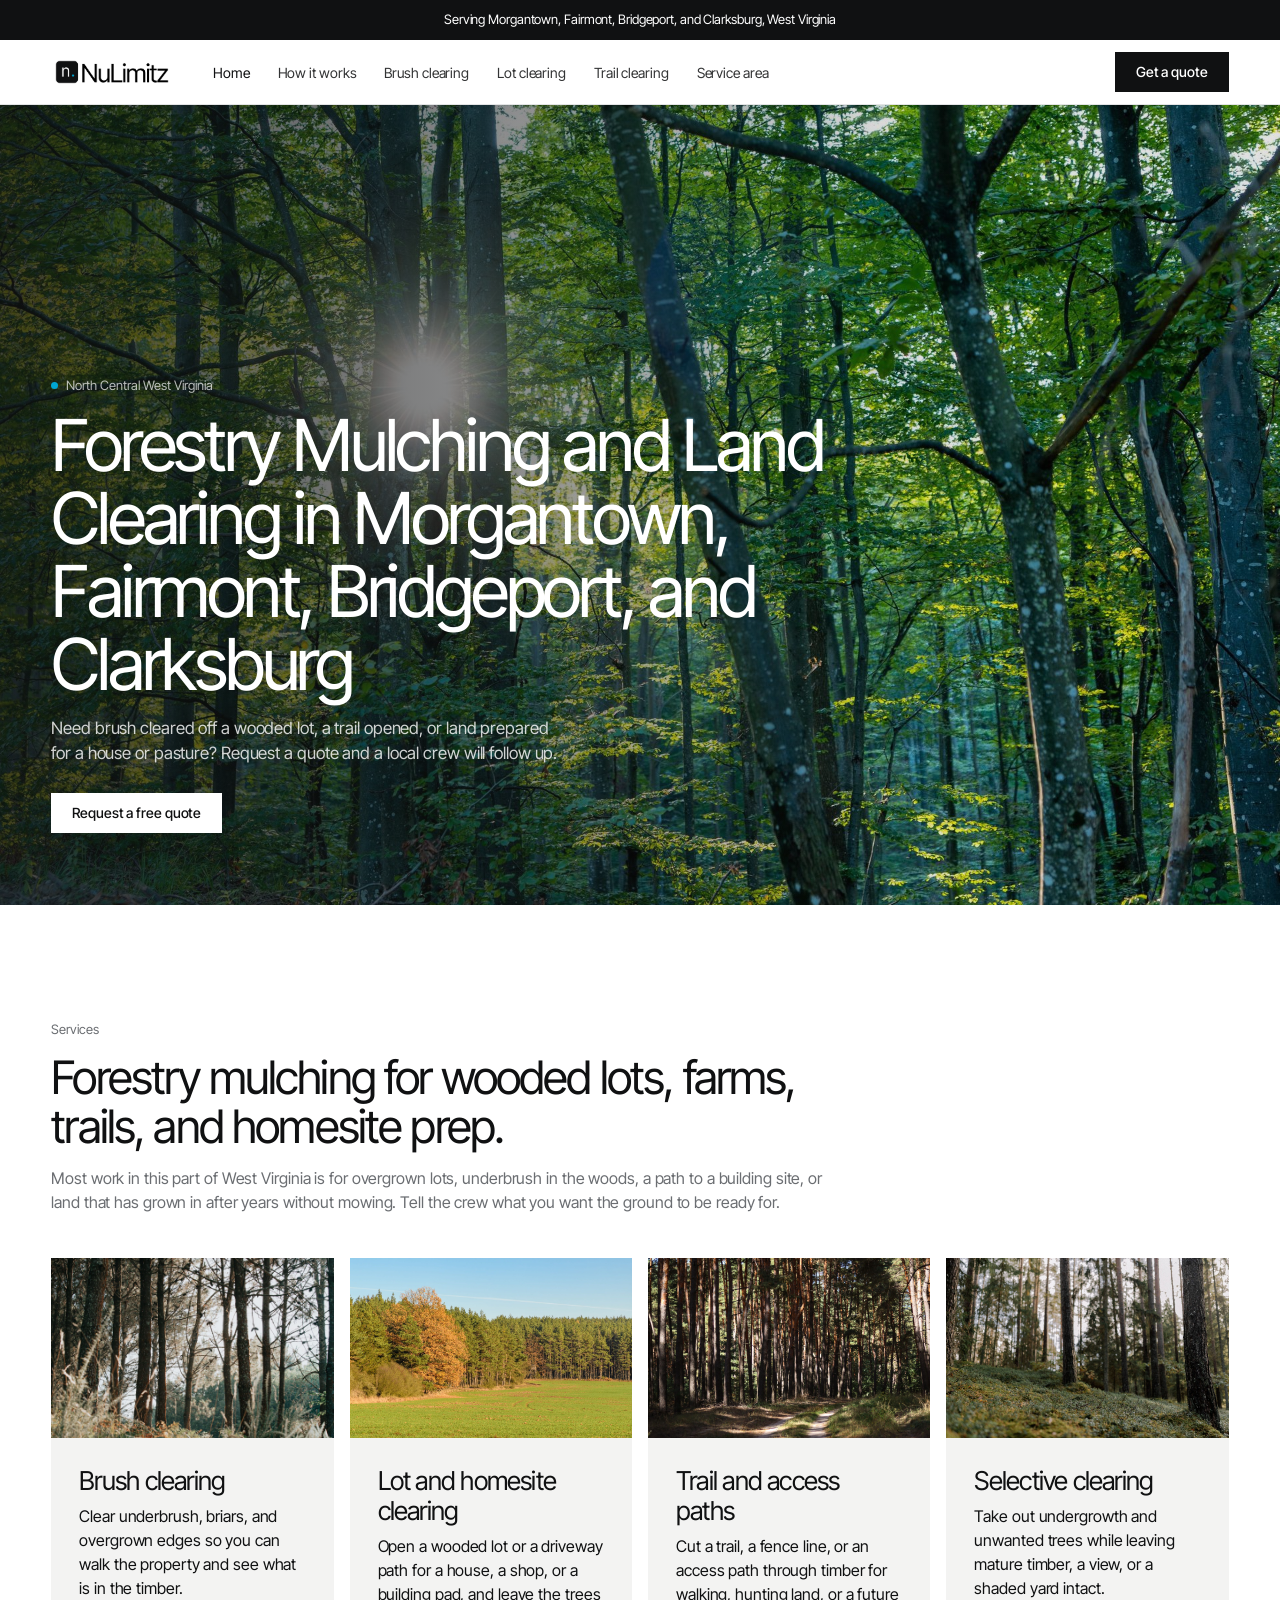
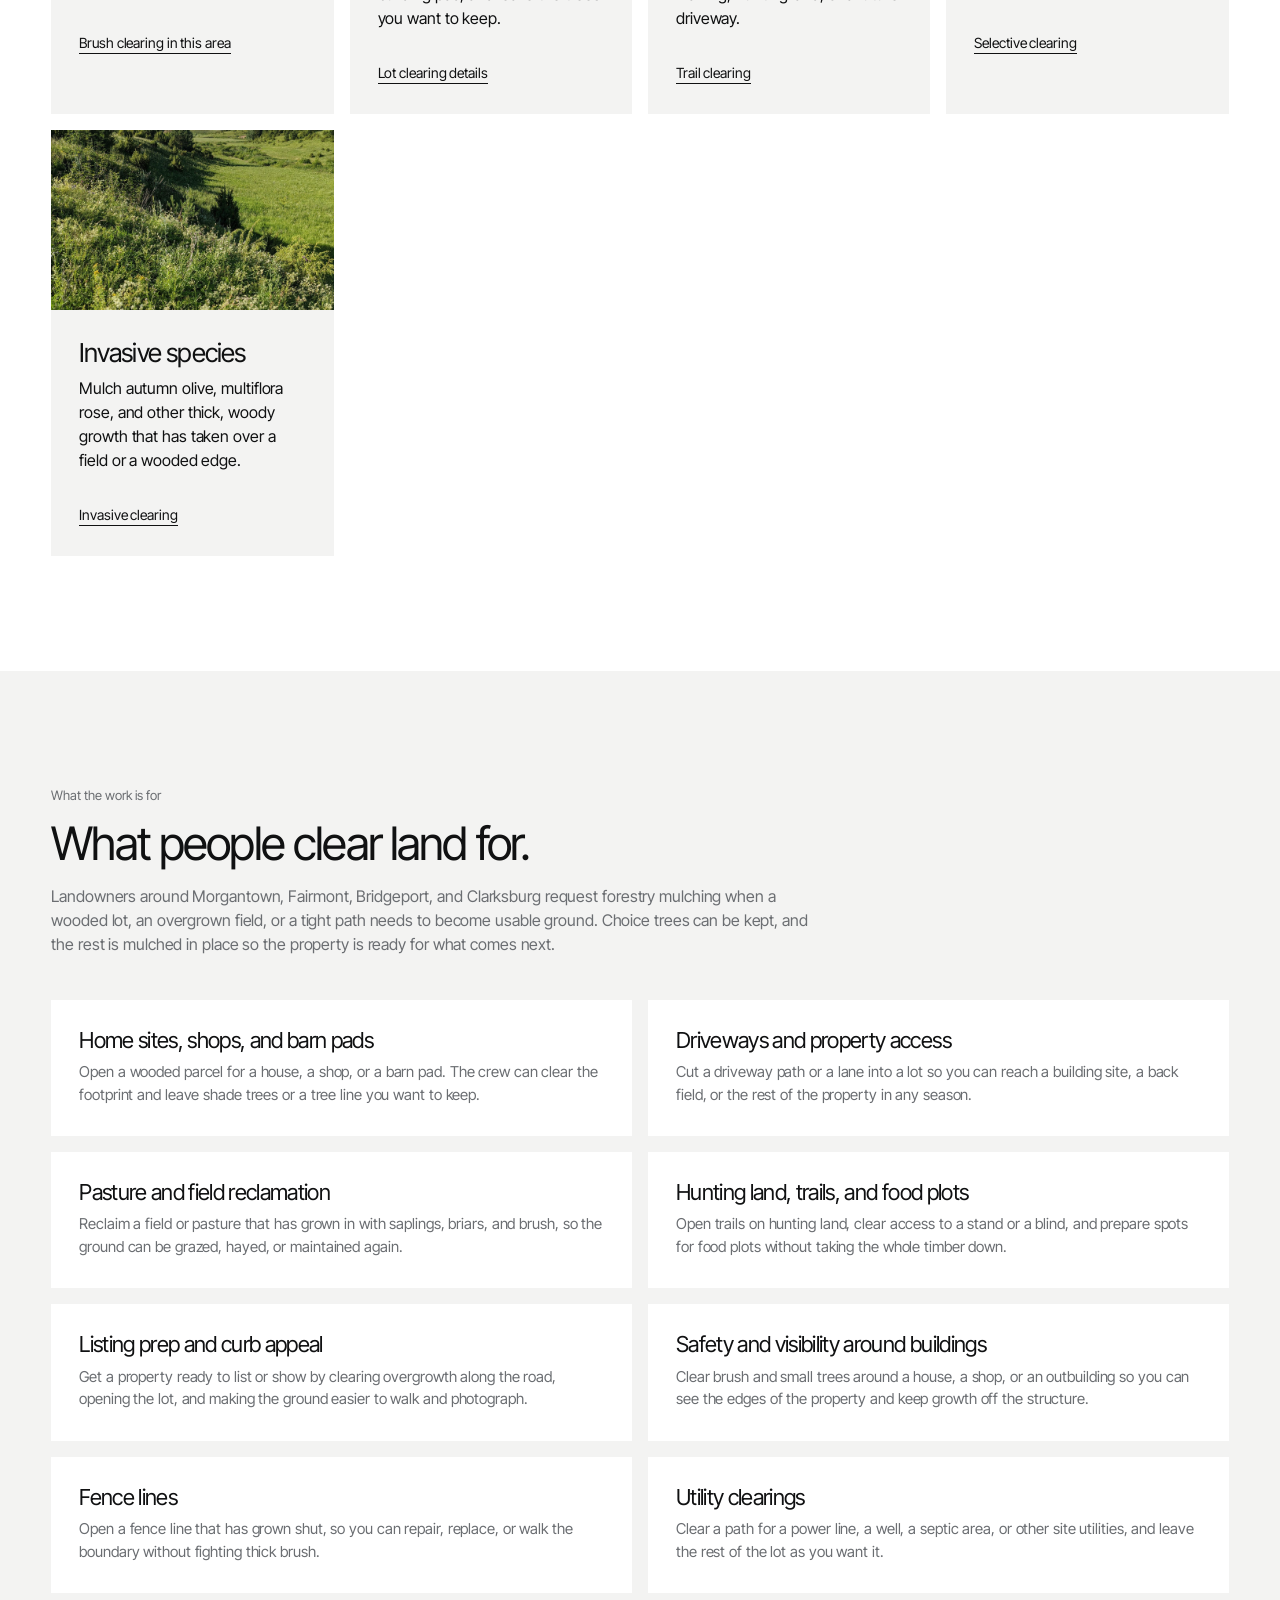
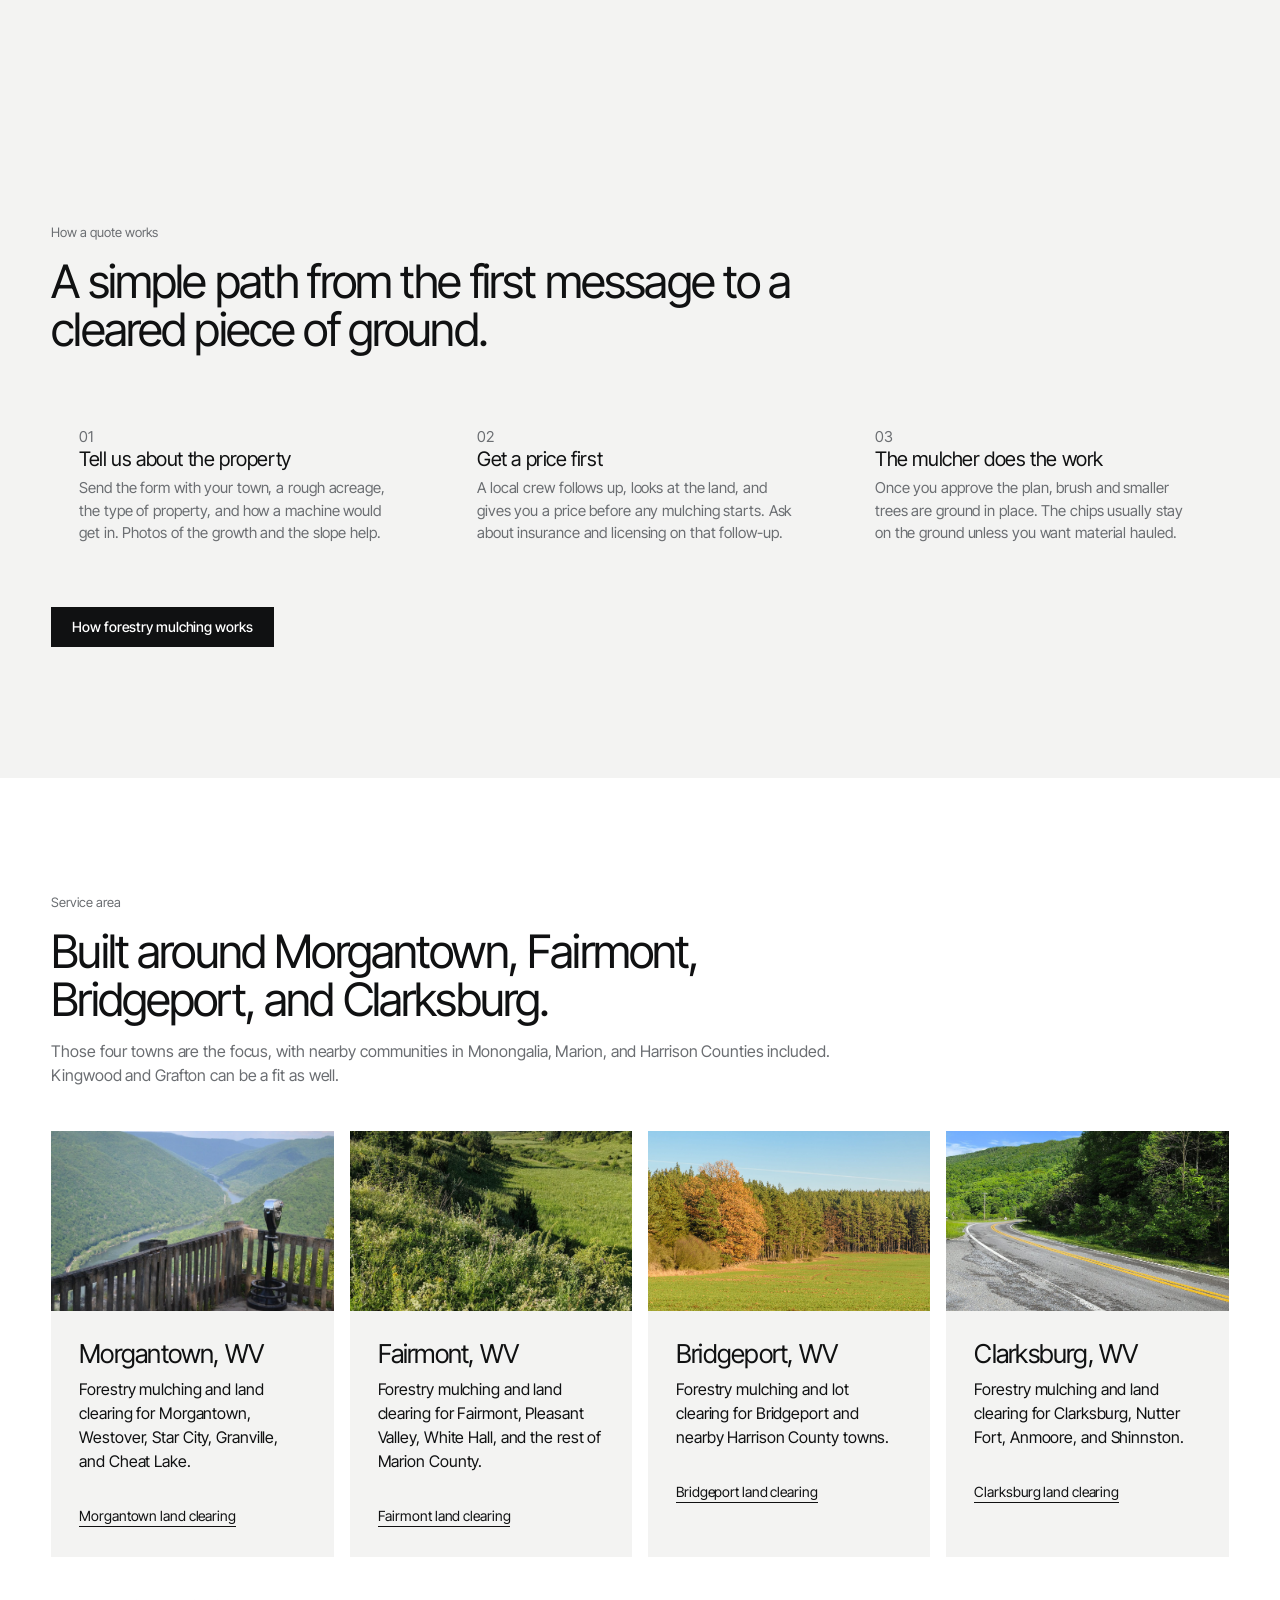
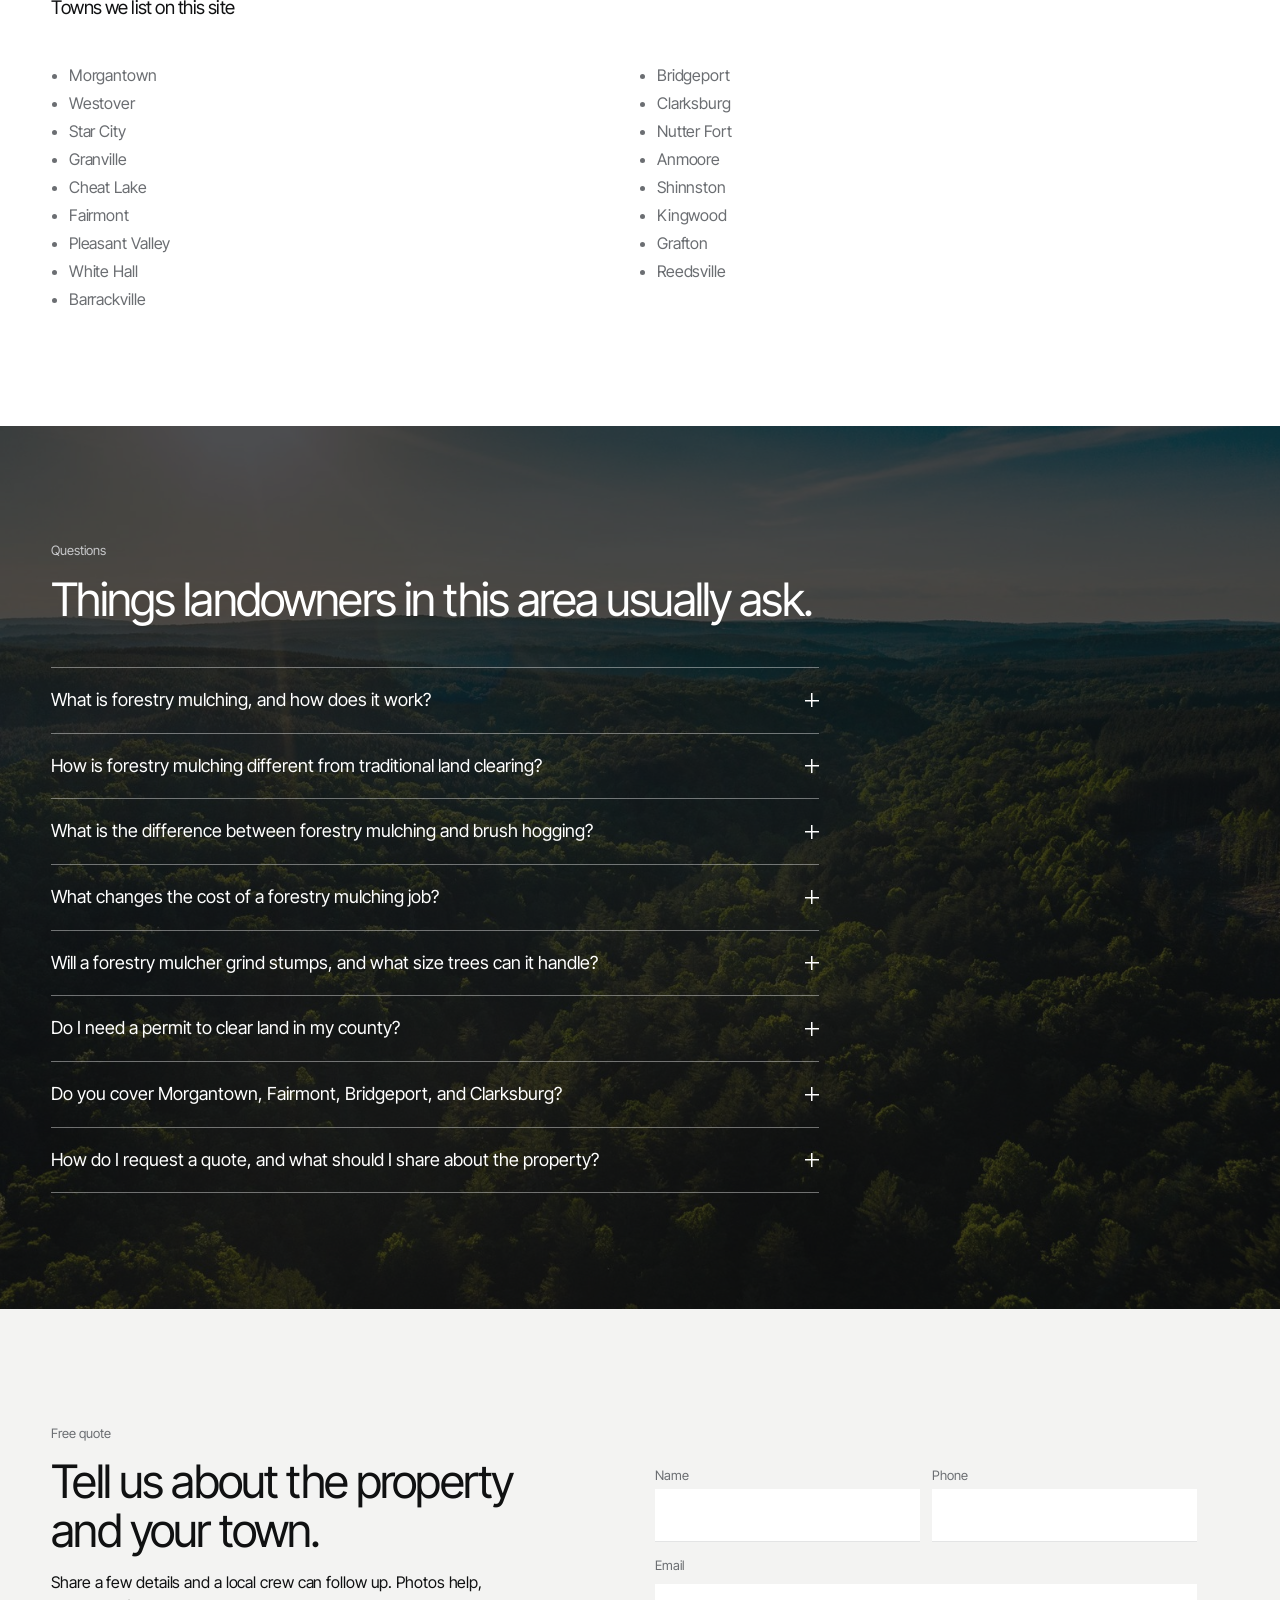
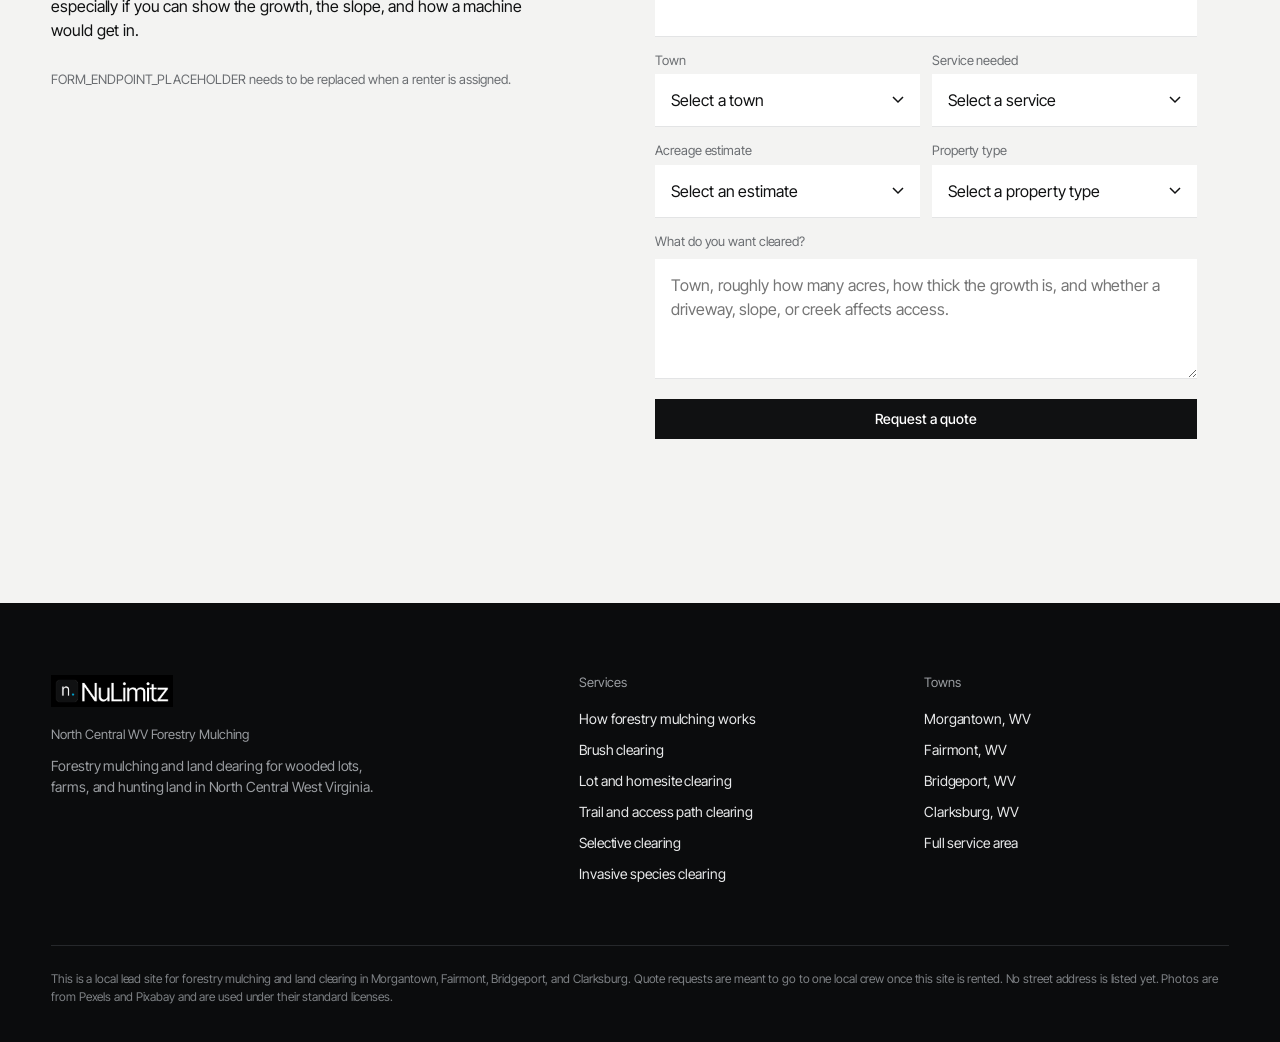
==== commit d87ed7b4: "Add land uses section to forestry mulching preview" ====
--- a/index.html
+++ b/index.html
@@ -237,6 +237,51 @@
   </div>
 </section>
 
+
+<section class="section band-cream" id="land-uses">
+  <div class="wrap">
+    <div class="section-head">
+      <p class="eyebrow">What the work is for</p>
+      <h2>What people clear land for.</h2>
+      <p class="muted">Landowners around Morgantown, Fairmont, Bridgeport, and Clarksburg request forestry mulching when a wooded lot, an overgrown field, or a tight path needs to become usable ground. Choice trees can be kept, and the rest is mulched in place so the property is ready for what comes next.</p>
+    </div>
+    <div class="use-grid">
+      <article class="use-card">
+        <h3>Home sites, shops, and barn pads</h3>
+        <p>Open a wooded parcel for a house, a shop, or a barn pad. The crew can clear the footprint and leave shade trees or a tree line you want to keep.</p>
+      </article>
+      <article class="use-card">
+        <h3>Driveways and property access</h3>
+        <p>Cut a driveway path or a lane into a lot so you can reach a building site, a back field, or the rest of the property in any season.</p>
+      </article>
+      <article class="use-card">
+        <h3>Pasture and field reclamation</h3>
+        <p>Reclaim a field or pasture that has grown in with saplings, briars, and brush, so the ground can be grazed, hayed, or maintained again.</p>
+      </article>
+      <article class="use-card">
+        <h3>Hunting land, trails, and food plots</h3>
+        <p>Open trails on hunting land, clear access to a stand or a blind, and prepare spots for food plots without taking the whole timber down.</p>
+      </article>
+      <article class="use-card">
+        <h3>Listing prep and curb appeal</h3>
+        <p>Get a property ready to list or show by clearing overgrowth along the road, opening the lot, and making the ground easier to walk and photograph.</p>
+      </article>
+      <article class="use-card">
+        <h3>Safety and visibility around buildings</h3>
+        <p>Clear brush and small trees around a house, a shop, or an outbuilding so you can see the edges of the property and keep growth off the structure.</p>
+      </article>
+      <article class="use-card">
+        <h3>Fence lines</h3>
+        <p>Open a fence line that has grown shut, so you can repair, replace, or walk the boundary without fighting thick brush.</p>
+      </article>
+      <article class="use-card">
+        <h3>Utility clearings</h3>
+        <p>Clear a path for a power line, a well, a septic area, or other site utilities, and leave the rest of the lot as you want it.</p>
+      </article>
+    </div>
+  </div>
+</section>
+
 <section class="section band-cream" id="how">
   <div class="wrap">
     <div class="section-head">
--- a/css/styles.css
+++ b/css/styles.css
@@ -389,6 +389,29 @@
 .step h3 { font-size: 20px; letter-spacing: -.02em; margin: 0 0 6px; }
 .step p { color: var(--mut); font-size: 15px; margin: 0; }
 
+
+/* Land uses */
+.use-grid {
+  display: grid;
+  grid-template-columns: repeat(2, 1fr);
+  gap: 16px;
+}
+.use-card {
+  background: var(--white);
+  padding: 28px 28px 30px;
+}
+.use-card h3 {
+  margin: 0 0 8px;
+  font-size: 22px;
+  letter-spacing: -.03em;
+  color: var(--ink);
+}
+.use-card p {
+  margin: 0;
+  font-size: 15px;
+  line-height: 1.5;
+  color: var(--mut);
+}
 /* FAQ */
 .faq { display: grid; gap: 0; max-width: 48rem; }
 .faq-item {
@@ -596,7 +619,7 @@
 }
 
 @media (max-width: 900px) {
-  .step-grid, .quote-grid, .content-split, .foot-grid, .trust-bar .wrap {
+  .step-grid, .quote-grid, .content-split, .foot-grid, .trust-bar .wrap, .use-grid {
     grid-template-columns: 1fr;
   }
   .area-grid { grid-template-columns: repeat(2, 1fr); }
